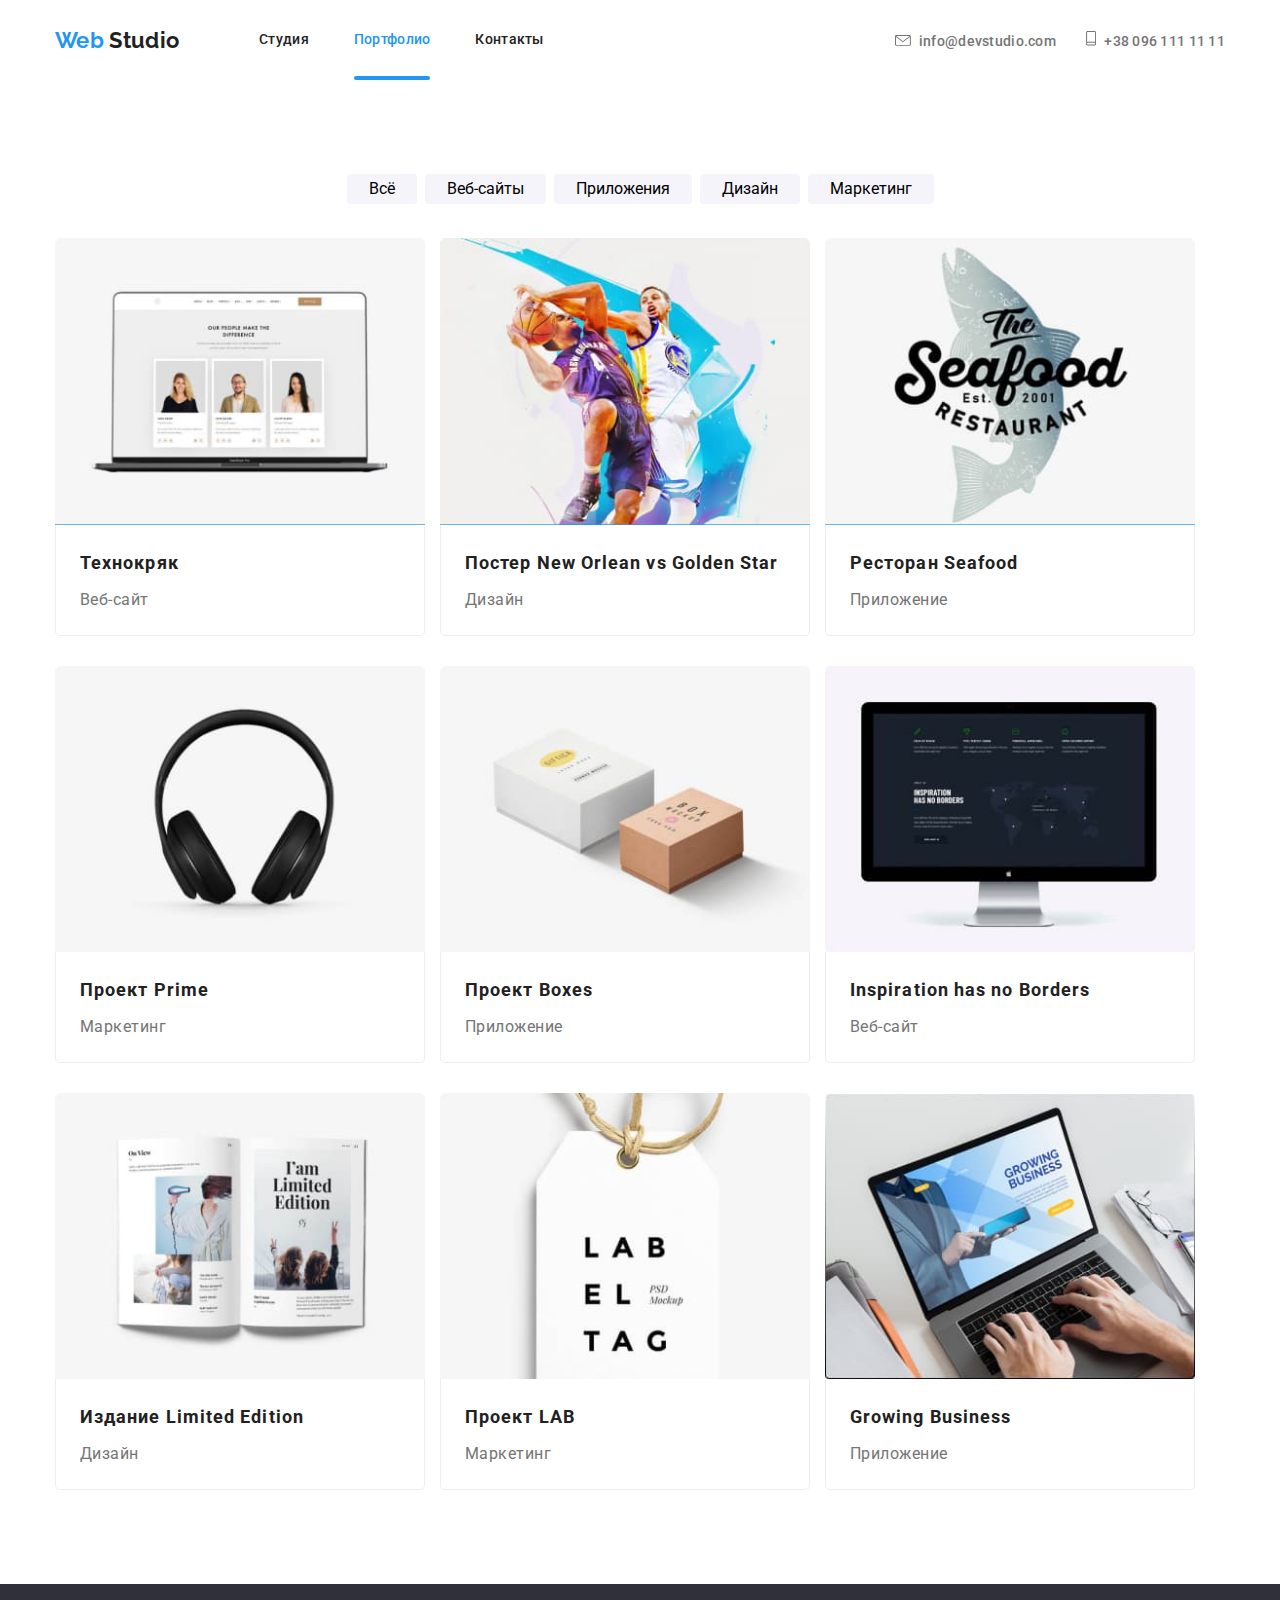
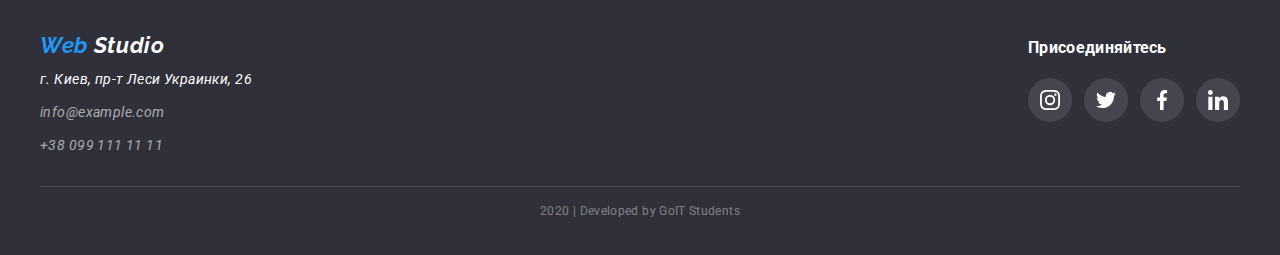
==== portfolio.html @ bf913971 "+" ====
<!DOCTYPE html>
<html lang="en">
  <head>
    <meta charset="UTF-8" />
    <meta name="viewport" content="width=device-width, initial-scale=1.0" />
    <title>Portfolio</title>
    <link
      href="https://fonts.googleapis.com/css2?family=Raleway:wght@700&family=Roboto:ital,wght@0,500;0,700;1,300&display=swap"
      rel="stylesheet"
    />
    <link
      rel="stylesheet"
      href="https://cdnjs.cloudflare.com/ajax/libs/modern-normalize/0.6.0/modern-normalize.min.css"
    />
    <link rel="stylesheet" href="css/main.css" />
  </head>

  <body>
    <header>
      <div class="container">
        <nav>
          <a href="./" class="logo"><span class="logo-accent">Web</span> Studio</a>
          <ul class="navigation">
            <li>
              <a href="./" class="link">Студия</a>
            </li>
            <li>
              <a href="./portfolio.html" class="current">Портфолио</a>
            </li>
            <li>
              <a href="" class="link">Контакты</a>
            </li>
          </ul>
          <ul class="contact">
            <li>
              <a href="mailto:info@devstudio.com" class="link mail-link">
                <svg class="header-icon">
                  <use href="./img/sprite.svg#icon-envelope"></use>
                </svg>
                info@devstudio.com</a>
            </li>
            <li>
              <a href="tel:+380961111111" class="link telephone-link">
                <svg class="header-icon header-tel">
                  <use href="./img/sprite.svg#icon-vector"></use>
                </svg>
                +38 096 111 11 11</a>
            </li>
          </ul>
        </nav>
      </div>
    </header>
    <main>
      <section class="portfolio-section">
        <div class="container">
          <ul class="buttons">
            <li class="item"><button class="button">Всё</button></li>
            <li class="item"><button class="button">Веб-сайты</button></li>
            <li class="item"><button class="button">Приложения</button></li>
            <li class="item"><button class="button">Дизайн</button></li>
            <li class="item"><button class="button">Маркетинг</button></li>
          </ul>          
            <div class="portfolio-container">
              <ul class="portfolio-list">
                <li>
                  <a class="portfolio-link" href="">
                    <div>
                      <div class="potfolio-text-pos">
                        <img src="./img/portfolio1.jpg" alt="" />
                        <p class="text">
                          Технокряк это современная площадка распространения
                          коронавируса. Компании используют эту платформу для
                          цифрового шпионажа и атак на защищённые сервера
                          конкурентов.
                        </p>
                      </div>
                    
                    <div class="card-content">
                    <h3 class="title">Технокряк</h3>
                    <p class="type">Веб-сайт</p>
                    
                    </div>
                    </div>
                  </a>
                </li>
                <li>
                  <a class="portfolio-link" href="">
                    <div class="potfolio-text-pos">
                      <img src="./img/portfolio2.jpg" alt="" />
                      <p class="text">
                        Технокряк это современная площадка распространения
                        коронавируса. Компании используют эту платформу для
                        цифрового шпионажа и атак на защищённые сервера
                        конкурентов.
                      </p>
                    </div>
                    <div class="card-content">
                    <h3 class="title">
                      Постер New Orlean vs Golden Star
                    </h3>
                    <p class="type">Дизайн</p>
                    
                    </div>
                  </a>
                </li>
                <li>
                  <a class="portfolio-link" href="">
                    <div class="potfolio-text-pos">
                      <img src="./img/portfolio3.jpg" alt="" />
                      <p class="text">
                        Технокряк это современная площадка распространения
                        коронавируса. Компании используют эту платформу для
                        цифрового шпионажа и атак на защищённые сервера
                        конкурентов.
                      </p>
                    </div>
                    <div class="card-content">
                    <h3 class="title">Ресторан Seafood</h3>
                    <p class="type">Приложение</p>
                    
                    </div>
                  </a>
                </li>
                <li>
                  <a class="portfolio-link" href="">
                    <div class="potfolio-text-pos">
                      <img src="./img/portfolio4.jpg" alt="" />
                      <p class="text">
                        Технокряк это современная площадка распространения
                        коронавируса. Компании используют эту платформу для
                        цифрового шпионажа и атак на защищённые сервера
                        конкурентов.
                      </p>
                    </div>
                    <div class="card-content">
                    <h3 class="title">Проект Prime</h3>
                    <p class="type">Маркетинг</p>
                    
                    </div>
                  </a>
                </li>
                <li>
                  <a class="portfolio-link" href="">
                    <div class="potfolio-text-pos">
                      <img src="./img/portfolio5.jpg" alt="" />
                      <p class="text">
                        Технокряк это современная площадка распространения
                        коронавируса. Компании используют эту платформу для
                        цифрового шпионажа и атак на защищённые сервера
                        конкурентов.
                      </p>
                    </div>
                    <div class="card-content">
                    <h3 class="title">Проект Boxes</h3>
                    <p class="type">Приложение</p>
                    
                    </div>
                  </a>
                </li>
                <li>
                  <a class="portfolio-link" href="">
                    <div class="potfolio-text-pos">
                      <img src="./img/designsolutions.jpg" alt="" />
                      <p class="text">
                        Технокряк это современная площадка распространения
                        коронавируса. Компании используют эту платформу для
                        цифрового шпионажа и атак на защищённые сервера
                        конкурентов.
                      </p>
                    </div>
                    <div class="card-content">
                    <h3 class="title">Inspiration has no Borders</h3>
                    <p class="type">Веб-сайт</p>
                    
                    </div>
                  </a>
                </li>
                <li>
                  <a class="portfolio-link" href="">
                    <div class="potfolio-text-pos">
                      <img src="./img/portfolio7.jpg" alt="" />
                      <p class="text">
                        Технокряк это современная площадка распространения
                        коронавируса. Компании используют эту платформу для
                        цифрового шпионажа и атак на защищённые сервера
                        конкурентов.
                      </p>
                    </div>
                    <div class="card-content">
                    <h3 class="title">Издание Limited Edition</h3>
                    <p class="type">Дизайн</p>
                    
                    </div>
                  </a>
                </li>
                <li>
                  <a class="portfolio-link" href="">
                    <div class="potfolio-text-pos">
                      <img src="./img/portfolio8.jpg" alt="" />
                      <p class="text">
                        Технокряк это современная площадка распространения
                        коронавируса. Компании используют эту платформу для
                        цифрового шпионажа и атак на защищённые сервера
                        конкурентов.
                      </p>
                    </div>
                    <div class="card-content">
                      <h3 class="title">Проект LAB</h3>
                      <p class="type">Маркетинг</p>
                                      
                      </div>
                  </a>
                </li>
                <li>
                  <a class="portfolio-link" href="">
                    <div class="potfolio-text-pos">
                      <img src="./img/desktopapp.jpg" alt="" />
                      <p class="text">
                        Технокряк это современная площадка распространения
                        коронавируса. Компании используют эту платформу для
                        цифрового шпионажа и атак на защищённые сервера
                        конкурентов.
                      </p>
                    </div>
                    
                    <div class="card-content">
                    <h3 class="title">Growing Business</h3>
                    <p class="type">Приложение</p>
                   
                    </div>
                  </a>
                </li>
              </ul>
            </div>          
        </div>
      </section class="section">
    </main>
  <footer class="footer">
    <div class="footer-container">
      <address class="footer-adress">
        <a href="./" class="logo"><span class="logo-accent">Web</span> Studio</a>
        <p class="street">г. Киев, пр-т Леси Украинки, 26</p>
        <a href="mailto:info@example.com" class="link">info@example.com</a>
        <br />
        <a href="tel:+380991111111" class="tel-link">+38 099 111 11 11</a>
      </address>
      <div class="connect">
        <b>Присоединяйтесь</b>
        <ul class="footer-connect">
          <li>
            <a href="" class="link" aria-label="Ссылка на Instagram"><svg class="footer-link-icon">
                <use href="./img/sprite.svg#icon-instagram"></use>
              </svg>
            </a>
          </li>
          <li>
            <a href="" class="link" aria-label="Ссылка на Twitter"><svg class="footer-link-icon">
                <use href="./img/sprite.svg#icon-twitter"></use>
              </svg>
            </a>
          </li>
          <li>
            <a href="" class="link" aria-label="Ссылка на Facebook"><svg class="footer-link-icon">
                <use href="./img/sprite.svg#icon-facebook"></use>
              </svg>
            </a>
          </li>
          <li>
            <a href="" class="link" aria-label="Ссылка на LinkedIn"><svg class="footer-link-icon">
                <use href="./img/sprite.svg#icon-linkedin"></use>
              </svg>
            </a>
          </li>
        </ul>
      </div>
    </div>
    <p class="copyright">2020 | Developed by GoIT Students</p>
  </footer>
  </body>
  
  </html>
---- css/main.css ----
/* Палитра */
/* Основной цвет текста #212121 */
/* Основной цвет фона #FFFFFF */
/* Дополнительный цвет текста #757575 */
/* Акцент #2196F3 */
/* Дополнительный цвет фона #F5F4FA */
/* Цвет фона футера #2F303A */

body {
  color: #212121;
  background-color: #ffffff;
  font-family: "Roboto", sans-serif;
  letter-spacing: 0.02em;
}

ul {
  list-style: none;
  padding: 0;
  margin-top: 0;
  margin-bottom: 0;
}
a {
  color: inherit;
  text-decoration: none;
}

h2 {
  font-weight: 700;
  font-size: 36px;
  line-height: 1.16;
  text-align: center;
  letter-spacing: 0.03em;
  margin-top: 0;
  margin-bottom: 50px;
}

h3 {
  font-weight: 700;
  font-size: 36px;
  line-height: 1.16;
  text-align: center;
  letter-spacing: 0.03em;
  margin-top: 0;
  margin-bottom: 0;
}

.card-content .title {
  text-align: start;
}
img {
  display: block;
  max-width: 100%;
  height: auto;
}

.portfolio-section {
  padding-top: 94px;
  padding-bottom: 94px;
}

.we-doing-section {
  padding-top: 94px;
  padding-bottom: 94px;
}

.clients-section {
  padding-top: 94px;
  padding-bottom: 94px;
}
.qualities-section {
  padding-top: 94px;
}

.qualities-section .container {
  padding-bottom: 94px;
  border-bottom: 1px solid #ececec;
}
/* Выделение ссылки */

.link:hover,
.link:focus {
  color: #2196f3;
}

.link {
  transition: color 250ms cubic-bezier(0.4, 0, 0.2, 1);
}

.current {
  color: #2196f3;
  display: block;
  position: relative;
  padding-top: 32px;
  padding-bottom: 32px;
}

.current::after {
  content: "";
  display: block;
  position: absolute;
  width: 100%;
  height: 4px;
  left: 0;
  bottom: 0;
  background-color: #2196f3;
  border-radius: 2px;
}

/* Логотип */

.logo {
  font-family: "Raleway", sans-serif;
  font-weight: 700;
  font-size: 22px;
  line-height: 1.2;
}

.logo-accent {
  color: #2196f3;
}

/* Навигация */
.container nav {
  display: flex;
  align-items: center;
}

.navigation {
  display: flex;
  font-weight: 500;
  font-size: 14px;
  line-height: 1.14;
  letter-spacing: 0.02em;
  margin-left: 80px;
}

.navigation li + li {
  margin-left: 45px;
}

.navigation .link {
  display: block;
  padding-top: 32px;
  padding-bottom: 32px;
}

/* Контакты */

.contact {
  display: flex;
  font-weight: 500;
  font-size: 14px;
  line-height: 1.14;
  letter-spacing: 0.02em;
  margin-left: auto;
  align-items: baseline;
}

.contact li + li {
  margin-left: 30px;
}

/* Герой */
.hero-section {
  text-align: center;
  padding-top: 200px;
  padding-bottom: 200px;
  height: 600px;
  max-width: 1600px;
  margin-right: auto;
  margin-left: auto;
  background-color: black;
  background-size: cover;
  background-position: center;
  background-repeat: no-repeat;
  background-image: linear-gradient(
      to right,
      rgba(47, 48, 58, 0.8),
      rgba(47, 48, 58, 0.8)
    ),
    url("../img/hero-bg.jpg");
}

.solutions {
  margin-top: 0px;
  margin-bottom: 46px;
  color: #ffffff;
  font-weight: 900;
  font-size: 44px;
  line-height: 1.36;
  letter-spacing: 0.06em;
  text-transform: uppercase;
}

/* Наши качества */

.qualities-list .title {
  font-weight: 700;
  font-size: 14px;
  line-height: 1.14;
  letter-spacing: 0.03em;
  text-transform: uppercase;
  margin-top: 0;
  margin-bottom: 10px;
}

.qualities-list .text {
  color: #757575;
  font-size: 14px;
  line-height: 1.71;
  letter-spacing: 0.03em;
}

.qualities-list .item {
  width: 270px;
}

.qualities-list .item::before {
  display: block;
  content: "";
  height: 120px;
  margin-bottom: 30px;
  background-color: #f5f4fa;
  background-repeat: no-repeat;
  background-position: center;
  border-radius: 4px;
}

.icon-antenna::before {
  background-image: url(../img/antenna1.svg);
}

.icon-clock::before {
  background-image: url(../img/clock1.svg);
}

.icon-diagram::before {
  background-image: url(../img/diagram1.svg);
}

.icon-astronaut::before {
  background-image: url(../img/astronaut1.svg);
}

.qualities-list li + li {
  margin-left: 29px;
}

.qualities-list a {
  width: 270px;
}

.container .qualities-list {
  display: flex;
  align-items: center;
}

/* Чем мы занимаемся */

.we-doing-list .item {
  color: #ffffff;
  font-weight: 700;
  font-size: 14px;
  line-height: 1.14;
  text-align: center;
  letter-spacing: 0.03em;
  text-transform: uppercase;
  width: 370px;
}

.we-doing-list-img {
  position: relative;
}

/* Наша команда */
.social-links {
  display: flex;
  justify-content: space-around;
  margin-bottom: 24px;
}

.team-section {
  background: #f5f4fa;
  padding-top: 94px;
}

.team-list {
  display: flex;
  padding-bottom: 94px;
}

.team-list .item {
  border-radius: 4px;
  box-shadow: 0px 2px 1px rgba(0, 0, 0, 0.2), 0px 1px 1px rgba(0, 0, 0, 0.14),
    0px 1px 3px rgba(0, 0, 0, 0.12);
}

.team-list .item + .item {
  margin-left: 30px;
}

.team-list .portrait {
  width: 270px;
  margin-bottom: 30px;
}

.team-list .title {
  font-weight: 500;
  font-size: 16px;
  line-height: 1.18;
  text-align: center;
  letter-spacing: 0.03em;
}

.team-list .proffesion {
  color: #757575;
  font-size: 16px;
  line-height: 1.18;
  text-align: center;
  letter-spacing: 0.03em;
}

.proffesion {
  margin-bottom: 16px;
}

/* Футер */

.footer {
  background-color: #2f303a;
  padding-top: 48px;
  padding-bottom: 20px;
}

.footer .logo {
  color: #ffffff;
}
.footer-adress .street {
  color: #ffffff;
  font-size: 14px;
  line-height: 1.71;
  letter-spacing: 0.03em;
}

.footer-adress > a {
  font-size: 14px;
  line-height: 1.71;
  letter-spacing: 0.03em;
  color: rgba(255, 255, 255, 0.6);
}

.footer > b {
  color: #ffffff;
  font-weight: 700;
  font-size: 14px;
  line-height: 1.14;
  letter-spacing: 0.03em;
  text-transform: uppercase;
}

.footer .copyright {
  font-size: 12px;
  line-height: 2;
  text-align: center;
  letter-spacing: 0.03em;
  color: rgba(255, 255, 255, 0.4);
}

.buttons {
  font-weight: 500;
  font-size: 16px;
  line-height: 1.62;
  text-align: center;
  letter-spacing: 0.03em;
  display: flex;
  justify-content: center;
  margin-bottom: 34px;
}
.portfolio-link {
  display: block;
}

.portfolio-list .title {
  font-weight: 700;
  font-size: 18px;
  line-height: 2;
  letter-spacing: 0.06em;
  margin-bottom: 4px;
}

.portfolio-list img {
  display: block;
  width: 370px;
}

.portfolio-list .type {
  color: #757575;
  font-size: 16px;
  line-height: 1.87;
  letter-spacing: 0.03em;
  margin-top: 0;
  margin-bottom: 0;
}

.portfolio-list .text {
  position: absolute;
  top: 50%;
  left: 50%;
  transform: translate(-50%, calc(-50% + 220px));
  width: 323px;
  height: 168px;
  color: #ffffff;
  font-size: 18px;
  line-height: 1.56;
  letter-spacing: 0.03em;
  box-sizing: border-box;
  opacity: 0;
  transition: all 250ms cubic-bezier(0.4, 0, 0.2, 1);
}

/* Flexbox */

.container {
  width: 1200px;
  padding-left: 15px;
  padding-right: 15px;
  margin-top: 0;
  margin-left: auto;
  margin-right: auto;
}

.btn {
  color: #ffffff;
  display: inline-block;
  padding: 10px 32px;
  min-width: 200px;
  background-color: #2196f3;
  border-radius: 6px;
  text-align: center;
  border: 1px solid transparent;
  transition: all 250ms cubic-bezier(0.4, 0, 0.2, 1);
}

.btn:hover,
.btn:focus {
  border-color: #2196f3;
  color: #2196f3;
  background-color: #fff;
}

.text {
  margin-top: 0;
  margin-bottom: 0;
}

.quailies-title {
  display: none;
}

.item .link {
  display: inline-block;
  margin-bottom: 30px;
  padding: 25px 104px;
  background-color: #2196f3;
  border-radius: 4px;
}

.we-doing-list-title {
  position: absolute;
  bottom: 0;
  left: 0;
  width: 370px;
  font-size: 14px;
  padding: 27px 87px;
  text-align: center;
  white-space: nowrap;
  background: rgba(47, 48, 58, 0.8);
  border-radius: 0px 0px 4px 4px;
  margin-top: 0;
  margin-bottom: 0;
}

.we-doing-list {
  display: flex;
}
.we-doing-list img {
  display: block;
  width: 370px;
}

.we-doing-list .item + .item {
  margin-left: 30px;
}

h3.title {
  margin-top: 0;
  margin-bottom: 10px;
}

.team-list p {
  margin-top: 0px;
  margin-bottom: 16px;
}

.footer-container {
  display: flex;
  width: 1200px;
  margin: 0 auto;
  border-bottom: 1px solid rgba(255, 255, 255, 0.1);
  padding-bottom: 28px;
  justify-content: space-between;
  align-items: baseline;
}

.footer-adress .logo {
  display: inline-block;
  margin-bottom: 10px;
  font-family: "Raleway", sans-serif;
  font-weight: 700;
  font-size: 22px;
  line-height: 1.2;
}

.street {
  margin-top: 0;
  margin-bottom: 0;
}

.footer-adress p {
  margin-bottom: 9px;
}

.footer-adress .link {
  display: inline-block;
  margin-bottom: 9px;
}

.tel-link {
  display: inline-block;
}

.footer-connect {
  display: flex;
  justify-content: space-around;
}

.footer b {
  display: inline-block;
  margin-bottom: 21px;
  color: #ffffff;
}

.portfolio-list {
  display: flex;
  flex-wrap: wrap;
}

.portfolio-list li {
  width: 370px;
  margin-right: 15px;
  margin-bottom: 30px;
  border-top-left-radius: 5px;
  border-top-right-radius: 5px;
  overflow: hidden;
}

.card-content {
  background: #ffffff;
  border-left: 1px solid #eee;
  border-right: 1px solid #eee;
  border-bottom: 1px solid #eee;
  padding-left: 24px;
  padding-right: 24px;
  padding-top: 20px;
  padding-bottom: 20px;
  border-bottom-left-radius: 5px;
  border-bottom-right-radius: 5px;
}

.portfolio-list li:nth-child(3n) {
  margin-right: 0;
}

.portfolio-list li:nth-last-child(-n + 3) {
  margin-bottom: 0;
}

.button {
  padding: 6px 22px;
  background: #f5f4fa;
  border-radius: 4px;
  border: hidden;
  text-align: center;
  transition: all 250ms cubic-bezier(0.4, 0, 0.2, 1);
}

.buttons .item + .item {
  margin-left: 8px;
}

.button:hover,
.button:focus {
  background: #2196f3;
  box-shadow: 0px 2px 2px rgba(0, 0, 0, 0.12), 0px 1px 2px rgba(0, 0, 0, 0.08),
    0px 3px 1px rgba(0, 0, 0, 0.1);
  border-radius: 4px;
}

.cliets-list {
  display: flex;
  justify-content: space-around;
}

.contact a {
  color: #757575;
  transition: all 250ms cubic-bezier(0.4, 0, 0.2, 1);
}

.contact a:hover {
  color: #2196f3;
}

.header-icon {
  margin-right: 5px;
  width: 16px;
  height: 11px;
  fill: currentColor;
}

.header-tel {
  width: 10px;
  height: 15px;
}

.social-links a {
  width: 44px;
  height: 44px;
  color: #afb1b8;
  display: flex;
  justify-content: center;
  align-items: center;
  border-radius: 50% 50%;
  transition: all 250ms cubic-bezier(0.4, 0, 0.2, 1);
}

.social-links a:hover {
  color: #ffffff;
  background-color: #2196f3;
  border-radius: 50% 50%;
}

.link-icon {
  width: 20px;
  height: 20px;
  fill: currentColor;
}

.cliets-list a {
  color: #afb1b8;
  width: 170px;
  height: 90px;
  border-radius: 4px 4px 4px 4px;
  border: 1px solid #afb1b8;
  display: flex;
  justify-content: center;
  align-items: center;
  transition: all 250ms cubic-bezier(0.4, 0, 0.2, 1);
}

.cliets-list a:hover {
  border: 1px solid #2196f3;
}

.client-icon {
  fill: currentColor;
}

.footer-connect a {
  color: #ffffff;
  width: 44px;
  height: 44px;
  display: flex;
  justify-content: center;
  align-items: center;
  background-color: rgba(255, 255, 255, 0.1);
  border-radius: 50% 50%;
  transition: all 250ms cubic-bezier(0.4, 0, 0.2, 1);
}

.footer-connect li:nth-child(2) {
  margin-left: 12px;
}

.footer-connect li:nth-child(3) {
  margin-left: 12px;
}

.footer-connect li:nth-child(4) {
  margin-left: 12px;
}

.footer-link-icon {
  width: 20px;
  height: 20px;
  fill: currentColor;
}

.footer-connect a:hover {
  color: #ffffff;
  background-color: #2196f3;
  border-radius: 50% 50%;
}

.potfolio-text-pos {
  position: relative;
  overflow: hidden;
}

.potfolio-text-pos:hover::before,
.potfolio-text-pos:focus::before {
  opacity: 1;
  transition: all 250ms cubic-bezier(0.4, 0, 0.2, 1);
  transform: translateY(0);
}

.potfolio-text-pos:hover .text,
.potfolio-text-pos:focus .text {
  transform: translate(-50%, -50%);
  opacity: 1;
  transition: all 250ms cubic-bezier(0.4, 0, 0.2, 1);
}

.potfolio-text-pos::before {
  content: "";
  position: absolute;
  width: 100%;
  height: 100%;
  opacity: 1;
  transform: translateY(100%);
  background-color: rgb(33, 150, 243, 0.9);
  transition: all 250ms cubic-bezier(0.4, 0, 0.2, 1);
}
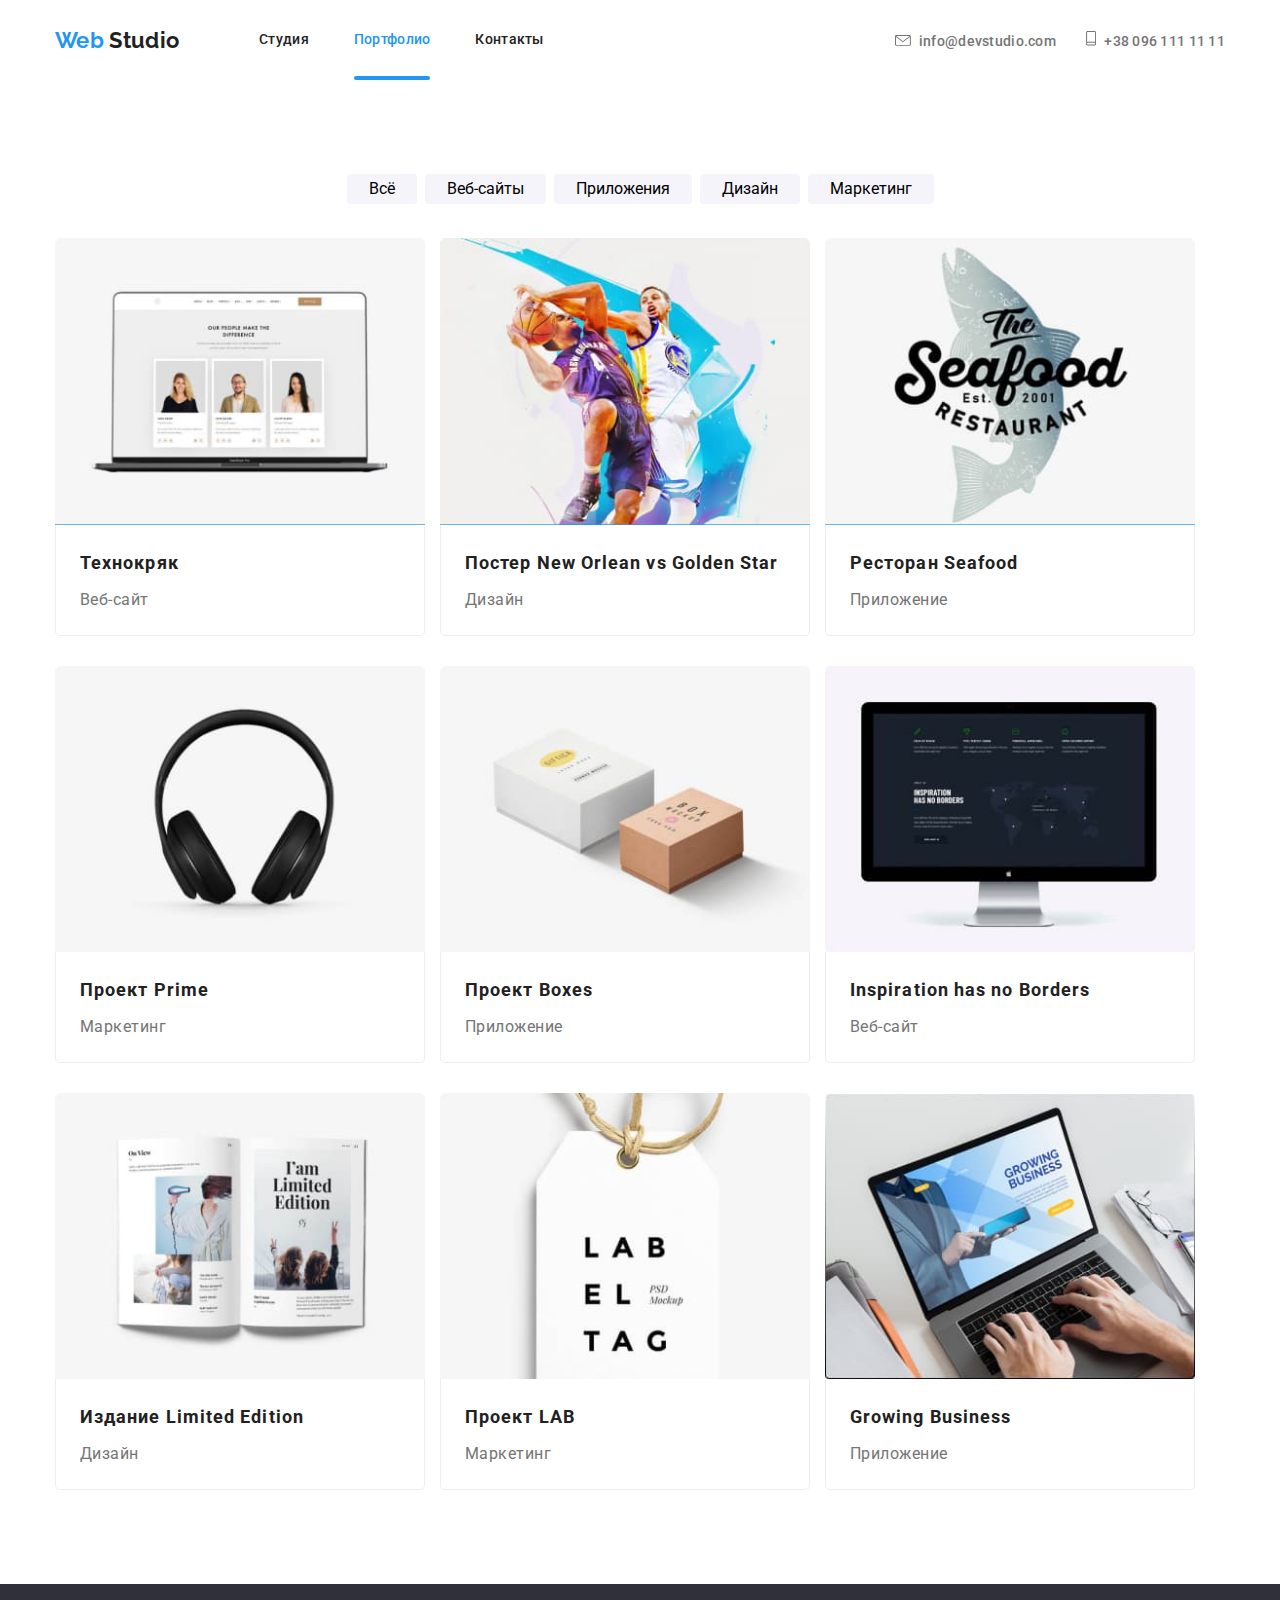
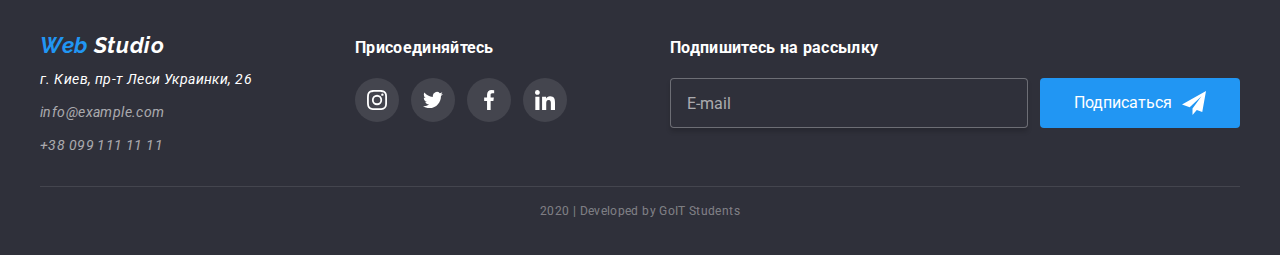
==== commit 2649bd77: "Form Style Complete :D" ====
--- a/portfolio.html
+++ b/portfolio.html
@@ -273,6 +273,20 @@
           </li>
         </ul>
       </div>
+      <div>
+        <form action="" class="subscribe">
+          <label for="mail" class="mail-label"><b>Подпишитесь на рассылку</b></label>
+          <div class="subscribe-form">
+            <input class="mail-input" type="email" name="mail" id="mail" placeholder="E-mail" />
+            <button class="mail-button" type="submit">
+              Подписаться
+              <svg class="modal-icon-subscribe">
+                <use href="./img/sprite.svg#icon-subscribe"></use>
+              </svg>
+            </button>
+          </div>
+        </form>
+      </div>
     </div>
     <p class="copyright">2020 | Developed by GoIT Students</p>
   </footer>
--- a/css/main.css
+++ b/css/main.css
@@ -627,6 +627,49 @@
   fill: currentColor;
 }
 
+.modal-icon-name {
+  position: absolute;
+  top: 50%;
+  left: 19px;
+  transform: translateY(-50%);
+  width: 12px;
+  height: 12px;
+  fill: currentColor;
+}
+
+.modal-icon-phone {
+  position: absolute;
+  top: 50%;
+  left: 19px;
+  transform: translateY(-50%);
+  width: 13px;
+  height: 13px;
+  fill: currentColor;
+}
+
+.modal-icon-mail {
+  position: absolute;
+  top: 50%;
+  left: 19px;
+  transform: translateY(-50%);
+  width: 15px;
+  height: 12px;
+  fill: currentColor;
+}
+
+.modal-icon-close {
+  width: 11px;
+  height: 11px;
+  fill: currentColor;
+}
+
+.modal-icon-subscribe {
+  margin-left: 10px;
+  width: 24px;
+  height: 24px;
+  fill: currentColor;
+}
+
 .header-tel {
   width: 10px;
   height: 15px;
@@ -740,3 +783,250 @@
   background-color: rgb(33, 150, 243, 0.9);
   transition: all 250ms cubic-bezier(0.4, 0, 0.2, 1);
 }
+
+.subscribe {
+  width: 570px;
+  height: 86px;
+}
+
+.modal-checkbox {
+  -webkit-appearance: none;
+  -moz-appearance: none;
+  appearance: none;
+  position: absolute;
+}
+
+.modal-checkbox-icon {
+  width: 16px;
+  height: 15px;
+  fill: currentColor;
+  border: 2px solid #212121;
+  border-radius: 2px;
+}
+
+.modal-checkbox:checked + .modal-checkbox-icon {
+  background-image: url("..//img/check.svg");
+  background-color: #2196f3;
+  border: 0;
+}
+
+.mail-input {
+  width: 358px;
+  height: 50px;
+  background-color: #2f303a;
+  border: 1px solid rgba(255, 255, 255, 0.3);
+  box-shadow: 0px 4px 4px rgba(0, 0, 0, 0.15);
+  border-radius: 4px;
+  padding-left: 16px;
+}
+
+.mail-button {
+  width: 200px;
+  height: 50px;
+  background-color: #2196f3;
+  border-radius: 4px;
+  border: 0;
+  color: #ffffff;
+  display: flex;
+  align-items: center;
+  justify-content: center;
+  transition: all 250ms cubic-bezier(0.4, 0, 0.2, 1);
+}
+
+.mail-button:hover,
+.mail-button:focus {
+  background: #188ce8;
+}
+
+.subscribe-form {
+  display: flex;
+  justify-content: space-between;
+}
+
+.mail-input::placeholder {
+  color: rgba(255, 255, 255, 0.6);
+}
+
+.backdrop {
+  position: fixed;
+  top: 0;
+  left: 0;
+  width: 100%;
+  height: 100%;
+  background: rgba(0, 0, 0, 0.2);
+  transition: all 250ms cubic-bezier(0.4, 0, 0.2, 1);
+}
+
+.backdrop.is-hidden {
+  opacity: 0;
+  pointer-events: none;
+}
+
+.modal {
+  position: absolute;
+  top: 50%;
+  left: 50%;
+  transform: translate(-50%, -50%);
+  width: 528px;
+  height: 581px;
+  background: #ffffff;
+  border-radius: 4px;
+}
+
+.modal-form {
+  margin-left: auto;
+  margin-right: auto;
+  padding: 40px;
+}
+
+.modal-field {
+  position: relative;
+  margin-bottom: 28px;
+  display: flex;
+  flex-direction: column;
+
+  border-radius: 4px;
+}
+
+.modal-label {
+  position: absolute;
+  top: 50%;
+  left: 42px;
+  transform: translateY(-50%);
+  color: #757575;
+  transition: all 250ms cubic-bezier(0.4, 0, 0.2, 1);
+}
+
+.modal-label svg {
+  color: currentColor;
+}
+
+.modal-input:hover,
+.modal-input:focus {
+  border: 1px solid #2196f3;
+  border-radius: 4px;
+  outline-style: none;
+}
+
+.modal-title {
+  font-weight: bold;
+  font-size: 20px;
+  line-height: 23px;
+  text-align: center;
+  letter-spacing: 0.03em;
+  color: #212121;
+  margin-bottom: 30px;
+}
+
+.modal-input {
+  border: 1px solid rgba(33, 33, 33, 0.2);
+  border-radius: 4px;
+  height: 40px;
+  padding-left: 42px;
+}
+
+.modal-input::placeholder {
+  font-size: 14px;
+  line-height: 16px;
+  letter-spacing: 0.01em;
+  color: #757575;
+}
+
+.modal-input:focus + .modal-label,
+.modal-input:not(:placeholder-shown) + .modal-label {
+  color: #2196f3;
+  transform: translate(-25px, -40px);
+  font-size: 12px;
+}
+
+.modal-input:focus ~ .modal-icon {
+  color: #2196f3;
+}
+
+.modal-policy-label {
+  font-size: 14px;
+  line-height: 24px;
+  letter-spacing: 0.03em;
+  color: #757575;
+  padding: 0;
+  margin: 0;
+  margin-bottom: 30px;
+  list-style: none;
+  display: flex;
+  align-items: center;
+  justify-content: space-around;
+}
+
+.modal-policy input[type="checkbox"] {
+}
+
+.modal-comment textarea {
+  border: 1px solid rgba(33, 33, 33, 0.2);
+  border-radius: 4px;
+  padding-left: 16px;
+  padding-top: 12px;
+}
+
+textarea {
+  resize: none;
+  height: 120px;
+}
+
+.modal-comment-field {
+  position: relative;
+  margin-bottom: 20px;
+  display: flex;
+  flex-direction: column;
+
+  border-radius: 4px;
+  transition: all 250ms cubic-bezier(0.4, 0, 0.2, 1);
+}
+
+.modal-comment-field textarea:hover,
+.modal-comment-field textarea:focus {
+  border: 1px solid #2196f3;
+  border-radius: 4px;
+  outline-style: none;
+}
+
+.modal-submit-button {
+  display: flex;
+  justify-content: center;
+}
+
+.modal-submit {
+  width: 200px;
+  height: 50px;
+  background-color: #2196f3;
+  color: #ffffff;
+  box-shadow: 0px 4px 4px rgba(0, 0, 0, 0.15);
+  border-radius: 4px;
+  border: 0;
+  transition: all 250ms cubic-bezier(0.4, 0, 0.2, 1);
+}
+
+.modal-submit:hover,
+.modal-submit:focus {
+  background: #188ce8;
+}
+
+.modal {
+  position: relative;
+}
+
+.modal-close-button {
+  position: absolute;
+  top: 8px;
+  right: 8px;
+  width: 30px;
+  height: 30px;
+  background: #ffffff;
+  border-radius: 50px;
+  border: 1px solid rgba(0, 0, 0, 0.1);
+  transition: all 250ms cubic-bezier(0.4, 0, 0.2, 1);
+}
+
+.modal-close-button:hover,
+.modal-close-button:focus {
+  color: #2196f3;
+}
